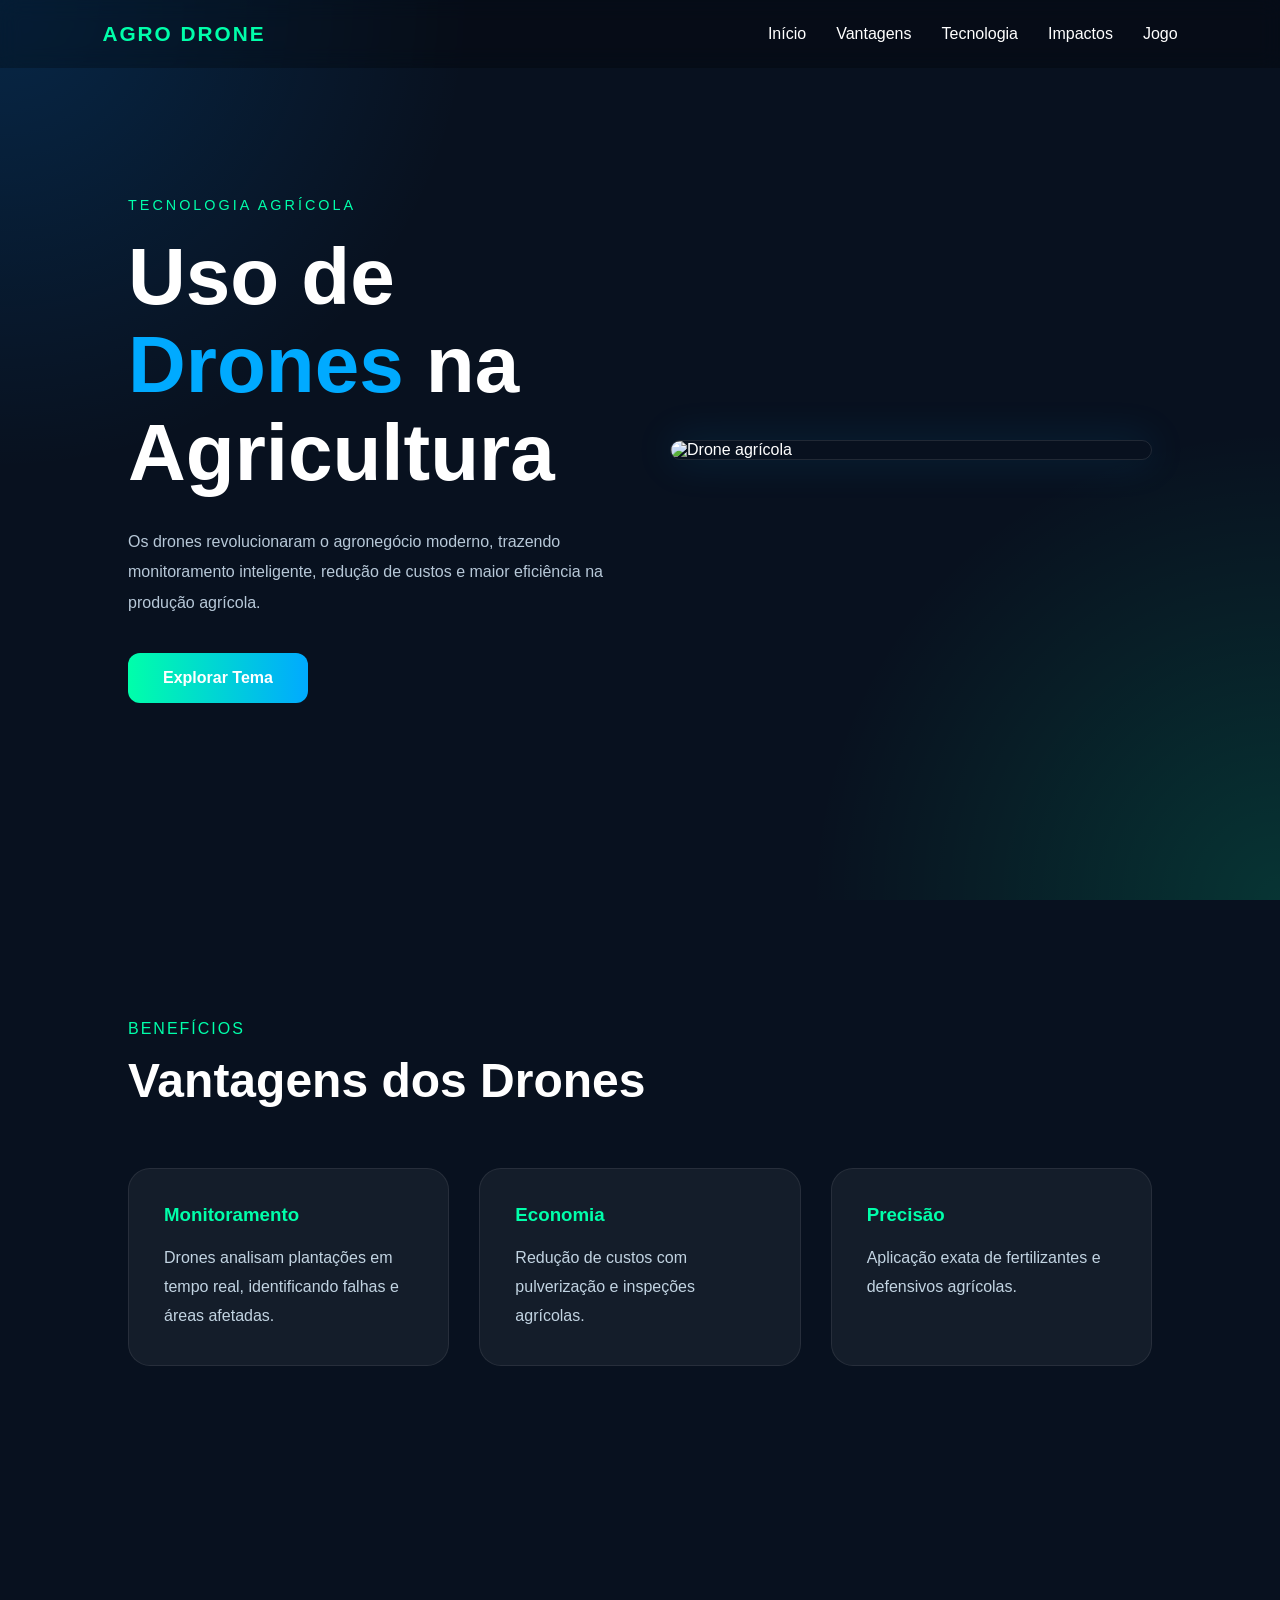
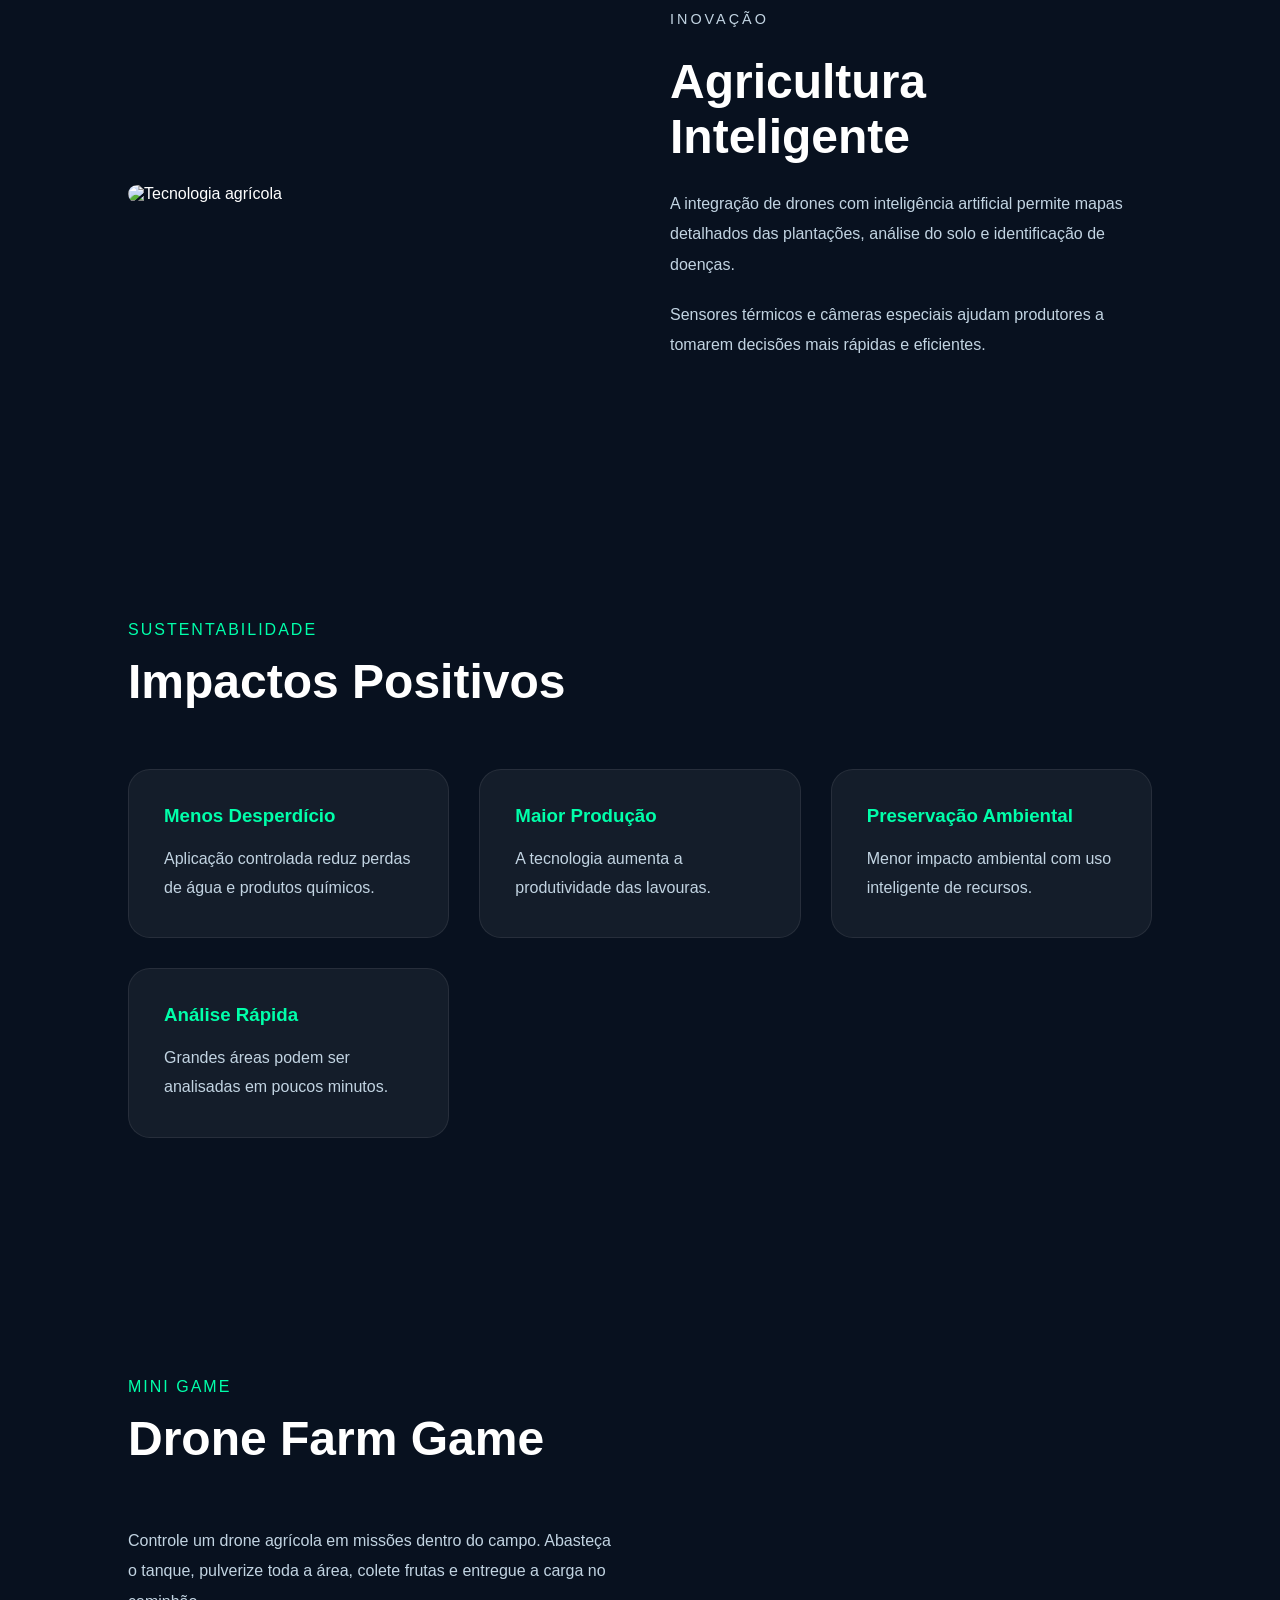
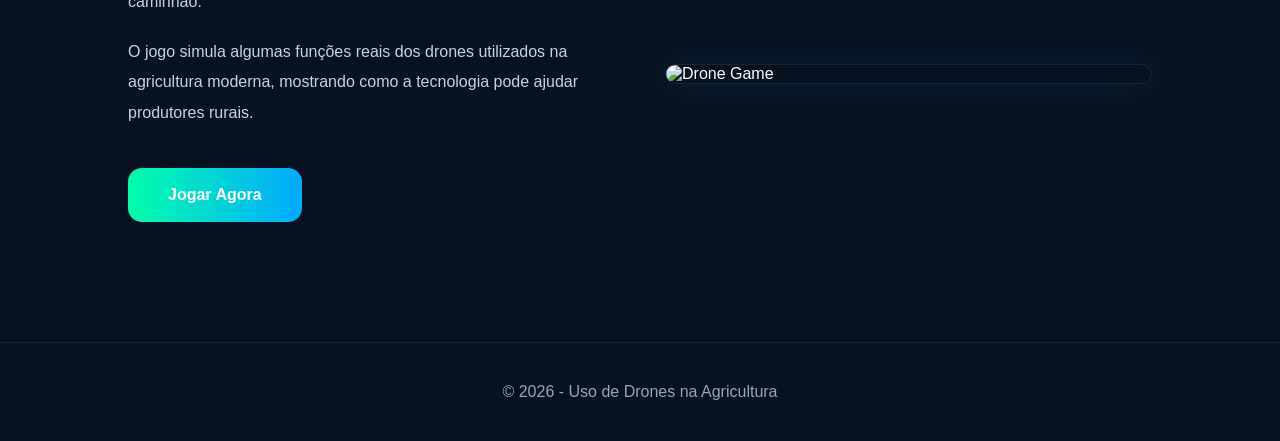
==== index.html @ 1c682fd3 "Add files via upload" ====
<!DOCTYPE html>
<html lang="pt-BR">

<head>

    <meta charset="UTF-8">

    <meta name="viewport" content="width=device-width, initial-scale=1.0">

    <title>Drones na Agricultura</title>

    <link rel="stylesheet" href="style.css">

</head>

<body>

    <!-- FUNDO -->

    <div class="bg-glow"></div>

    <!-- MENU -->

    <header>

        <div class="logo">
            AGRO DRONE
        </div>

        <nav>

            <a href="#inicio">Início</a>

            <a href="#vantagens">Vantagens</a>

            <a href="#tecnologia">Tecnologia</a>

            <a href="#impactos">Impactos</a>

            <a href="#jogo">Jogo</a>

        </nav>

    </header>

    <!-- HERO -->

    <section class="hero" id="inicio">

        <div class="hero-left">

            <p class="mini-title">
                TECNOLOGIA AGRÍCOLA
            </p>

            <h1>
                Uso de <span>Drones</span> na Agricultura
            </h1>

            <p class="hero-text">
                Os drones revolucionaram o agronegócio moderno,
                trazendo monitoramento inteligente, redução de custos
                e maior eficiência na produção agrícola.
            </p>

            <a href="#vantagens" class="btn">
                Explorar Tema
            </a>

        </div>

        <div class="hero-right">

            <div class="drone-card">

                <img
                    src="https://images.unsplash.com/photo-1508614589041-895b88991e3e?q=80&w=1200&auto=format&fit=crop"
                    alt="Drone agrícola">

            </div>

        </div>

    </section>

    <!-- VANTAGENS -->

    <section class="section" id="vantagens">

        <div class="section-header">

            <p>BENEFÍCIOS</p>

            <h2>Vantagens dos Drones</h2>

        </div>

        <div class="grid">

            <div class="box">

                <h3>Monitoramento</h3>

                <p>
                    Drones analisam plantações em tempo real,
                    identificando falhas e áreas afetadas.
                </p>

            </div>

            <div class="box">

                <h3>Economia</h3>

                <p>
                    Redução de custos com pulverização
                    e inspeções agrícolas.
                </p>

            </div>

            <div class="box">

                <h3>Precisão</h3>

                <p>
                    Aplicação exata de fertilizantes
                    e defensivos agrícolas.
                </p>

            </div>

        </div>

    </section>

    <!-- TECNOLOGIA -->

    <section class="technology" id="tecnologia">

        <div class="tech-image">

            <img
                src="https://images.unsplash.com/photo-1473448912268-2022ce9509d8?q=80&w=1200&auto=format&fit=crop"
                alt="Tecnologia agrícola">

        </div>

        <div class="tech-content">

            <p class="mini-title">
                INOVAÇÃO
            </p>

            <h2>
                Agricultura Inteligente
            </h2>

            <p>
                A integração de drones com inteligência artificial
                permite mapas detalhados das plantações,
                análise do solo e identificação de doenças.
            </p>

            <p>
                Sensores térmicos e câmeras especiais ajudam
                produtores a tomarem decisões mais rápidas
                e eficientes.
            </p>

        </div>

    </section>

    <!-- IMPACTOS -->

    <section class="section" id="impactos">

        <div class="section-header">

            <p>SUSTENTABILIDADE</p>

            <h2>Impactos Positivos</h2>

        </div>

        <div class="grid">

            <div class="box">

                <h3>Menos Desperdício</h3>

                <p>
                    Aplicação controlada reduz perdas
                    de água e produtos químicos.
                </p>

            </div>

            <div class="box">

                <h3>Maior Produção</h3>

                <p>
                    A tecnologia aumenta a produtividade
                    das lavouras.
                </p>

            </div>

            <div class="box">

                <h3>Preservação Ambiental</h3>

                <p>
                    Menor impacto ambiental com uso
                    inteligente de recursos.
                </p>

            </div>

            <div class="box">

                <h3>Análise Rápida</h3>

                <p>
                    Grandes áreas podem ser analisadas
                    em poucos minutos.
                </p>

            </div>

        </div>

    </section>

    <!-- JOGO -->

<section class="section" id="jogo">

    <div class="section-header">

        <p>MINI GAME</p>

        <h2>Drone Farm Game</h2>

    </div>

    <div class="game-section">

        <div class="game-text">

            <p>
                Controle um drone agrícola em missões dentro do campo.
                Abasteça o tanque, pulverize toda a área,
                colete frutas e entregue a carga no caminhão.
            </p>

            <p>
                O jogo simula algumas funções reais dos drones
                utilizados na agricultura moderna, mostrando como
                a tecnologia pode ajudar produtores rurais.
            </p>

            <a href="jogo.html" class="play-btn">
                Jogar Agora
            </a>

        </div>

        <div class="game-preview">

            <img
                src="https://images.unsplash.com/photo-1508614589041-895b88991e3e?q=80&w=1200&auto=format&fit=crop"
                alt="Drone Game">

        </div>

    </div>

</section>

    <!-- FOOTER -->

    <footer>

        © 2026 - Uso de Drones na Agricultura

    </footer>

    <script src="script.js"></script>

</body>

</html>
---- style.css ----
*{
    margin:0;
    padding:0;
    box-sizing:border-box;
    scroll-behavior:smooth;
}

body{
    font-family:Arial, Helvetica, sans-serif;
    background:#08111f;
    color:white;
    overflow-x:hidden;
}

/* FUNDO */

.bg-glow{
    position:fixed;
    width:100%;
    height:100%;
    top:0;
    left:0;
    z-index:-1;

    background:
    radial-gradient(circle at top left, rgba(0,140,255,0.18), transparent 30%),
    radial-gradient(circle at bottom right, rgba(0,255,170,0.15), transparent 30%),
    #08111f;
}

/* HEADER */

header{
    width:100%;
    position:fixed;
    top:0;
    left:0;

    padding:22px 8%;

    display:flex;
    justify-content:space-between;
    align-items:center;

    background:rgba(0,0,0,0.25);

    backdrop-filter:blur(10px);

    z-index:1000;
}

.logo{
    font-size:1.3rem;
    font-weight:bold;
    color:#00ffaa;
    letter-spacing:2px;
}

nav{
    display:flex;
    gap:30px;
}

nav a{
    color:white;
    text-decoration:none;
    transition:0.3s;
}

nav a:hover{
    color:#00ffaa;
}

/* HERO */

.hero{
    min-height:100vh;

    display:grid;
    grid-template-columns:1fr 1fr;

    align-items:center;

    padding:120px 10%;
    gap:60px;
}

.mini-title{
    color:#00ffaa;
    letter-spacing:3px;
    margin-bottom:20px;
    font-size:0.9rem;
}

.hero h1{
    font-size:5rem;
    line-height:1.1;
    margin-bottom:30px;
}

.hero h1 span{
    color:#00aaff;
}

.hero-text{
    color:#b7c8d8;
    line-height:1.9;
    margin-bottom:35px;
    max-width:600px;
}

/* BOTÃO */

.btn{
    display:inline-block;

    padding:16px 35px;

    border-radius:12px;

    background:linear-gradient(90deg,#00ffaa,#00aaff);

    color:white;

    text-decoration:none;

    font-weight:bold;

    transition:0.3s;
}

.btn:hover{
    transform:translateY(-5px);

    box-shadow:0 0 30px rgba(0,255,170,0.4);
}

/* IMAGEM */

.drone-card{
    width:100%;
    border-radius:30px;
    overflow:hidden;

    border:1px solid rgba(255,255,255,0.1);

    box-shadow:0 0 40px rgba(0,170,255,0.15);

    animation:float 5s infinite ease-in-out;
}

.drone-card img{
    width:100%;
    height:100%;
    object-fit:cover;
    display:block;
}

/* SECTION */

.section{
    padding:120px 10%;
}

.section-header{
    margin-bottom:60px;
}

.section-header p{
    color:#00ffaa;
    margin-bottom:15px;
    letter-spacing:2px;
}

.section-header h2{
    font-size:3rem;
}

/* GRID */

.grid{
    display:grid;

    grid-template-columns:repeat(auto-fit,minmax(260px,1fr));

    gap:30px;
}

.box{
    background:rgba(255,255,255,0.05);

    border:1px solid rgba(255,255,255,0.08);

    padding:35px;

    border-radius:22px;

    transition:0.4s;

    opacity:0;

    transform:translateY(50px);
}

.box.show{
    opacity:1;
    transform:translateY(0);
}

.box:hover{
    transform:translateY(-10px);

    border-color:#00ffaa;

    box-shadow:0 0 25px rgba(0,255,170,0.15);
}

.box h3{
    margin-bottom:18px;
    color:#00ffaa;
}

.box p{
    color:#c2d4e2;
    line-height:1.8;
}

/* TECNOLOGIA */

.technology{
    padding:120px 10%;

    display:grid;
    grid-template-columns:1fr 1fr;

    align-items:center;

    gap:60px;
}

.tech-image{
    border-radius:25px;
    overflow:hidden;
}

.tech-image img{
    width:100%;
    height:100%;
    object-fit:cover;

    transition:0.4s;
}

.tech-image img:hover{
    transform:scale(1.05);
}

.tech-content h2{
    font-size:3rem;
    margin-bottom:25px;
}

.tech-content p{
    color:#c2d4e2;
    line-height:1.9;
    margin-bottom:20px;
}

/* FOOTER */

footer{
    text-align:center;
    padding:40px;
    color:#91a7b8;

    border-top:1px solid rgba(255,255,255,0.08);
}

/* ANIMAÇÕES */

@keyframes float{

    0%{
        transform:translateY(0px);
    }

    50%{
        transform:translateY(-15px);
    }

    100%{
        transform:translateY(0px);
    }

}

/* RESPONSIVO */

@media(max-width:950px){

    .hero{
        grid-template-columns:1fr;
        text-align:center;
    }

    .technology{
        grid-template-columns:1fr;
    }

    .hero h1{
        font-size:3rem;
    }

    header{
        flex-direction:column;
        gap:15px;
    }

}
/* JOGO */

.game-section{
    display:grid;
    grid-template-columns:1fr 1fr;
    gap:50px;
    align-items:center;
}

.game-text p{
    color:#c2d4e2;
    line-height:1.9;
    margin-bottom:20px;
}

.play-btn{
    display:inline-block;

    margin-top:20px;

    padding:18px 40px;

    border-radius:14px;

    background:linear-gradient(90deg,#00ffaa,#00aaff);

    color:white;

    text-decoration:none;

    font-weight:bold;

    transition:0.3s;
}

.play-btn:hover{
    transform:translateY(-5px);

    box-shadow:0 0 30px rgba(0,255,170,0.4);
}

.game-preview{
    border-radius:25px;
    overflow:hidden;

    border:1px solid rgba(255,255,255,0.08);

    box-shadow:0 0 35px rgba(0,170,255,0.15);
}

.game-preview img{
    width:100%;
    height:100%;
    object-fit:cover;

    transition:0.4s;
}

.game-preview img:hover{
    transform:scale(1.05);
}

/* RESPONSIVO */

@media(max-width:950px){

    .game-section{
        grid-template-columns:1fr;
    }

}
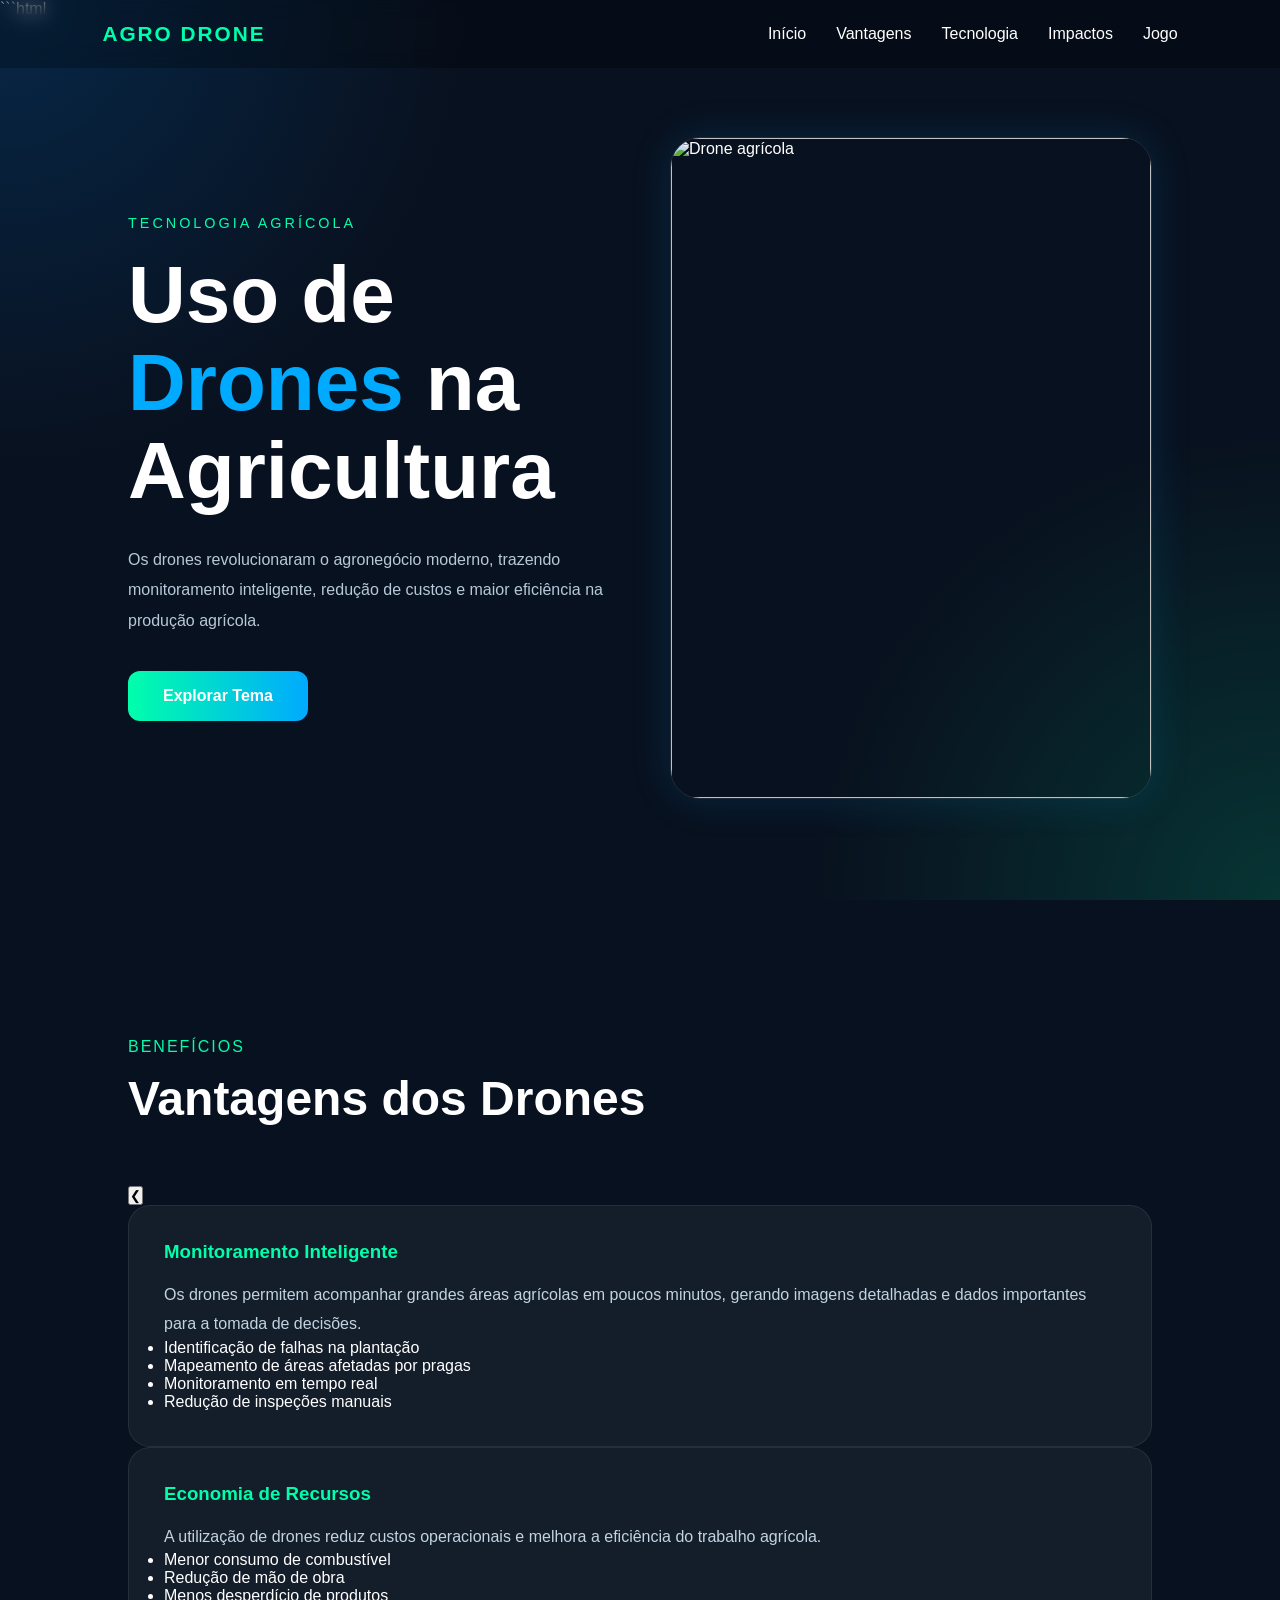
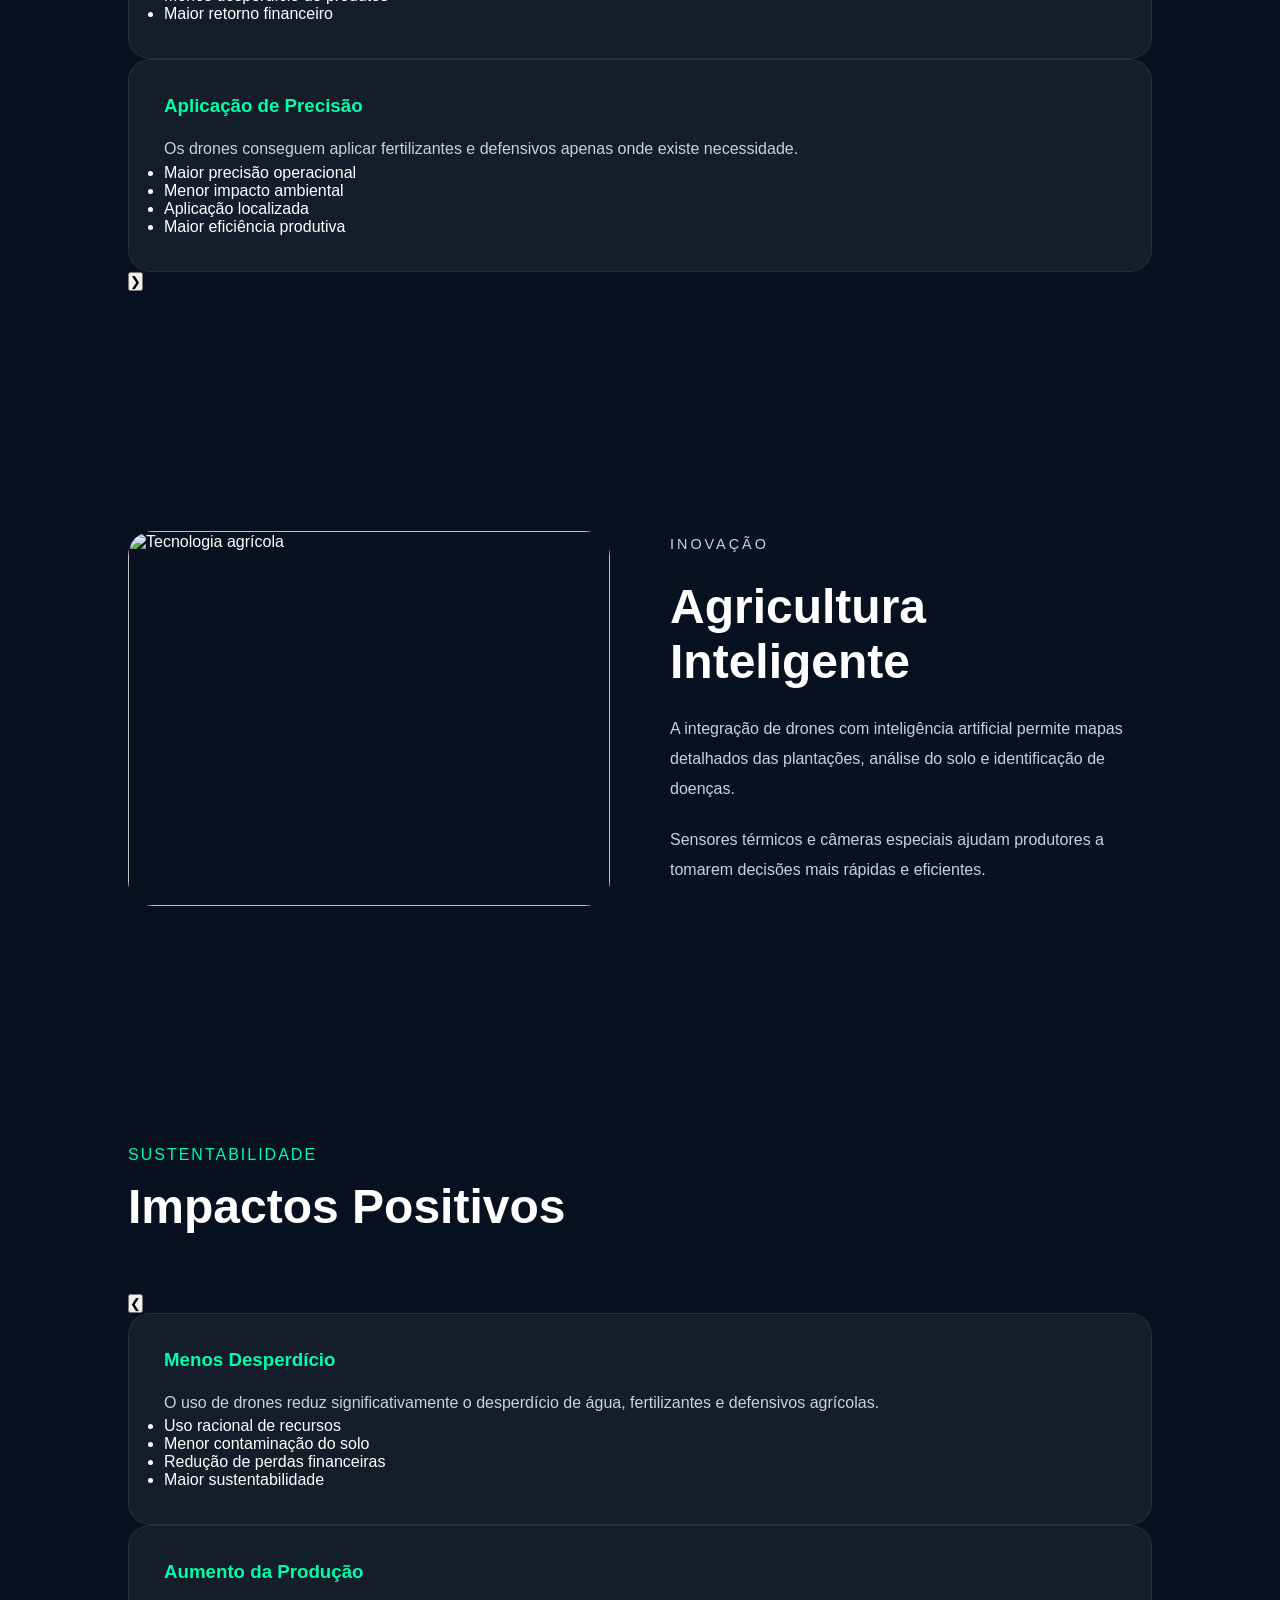
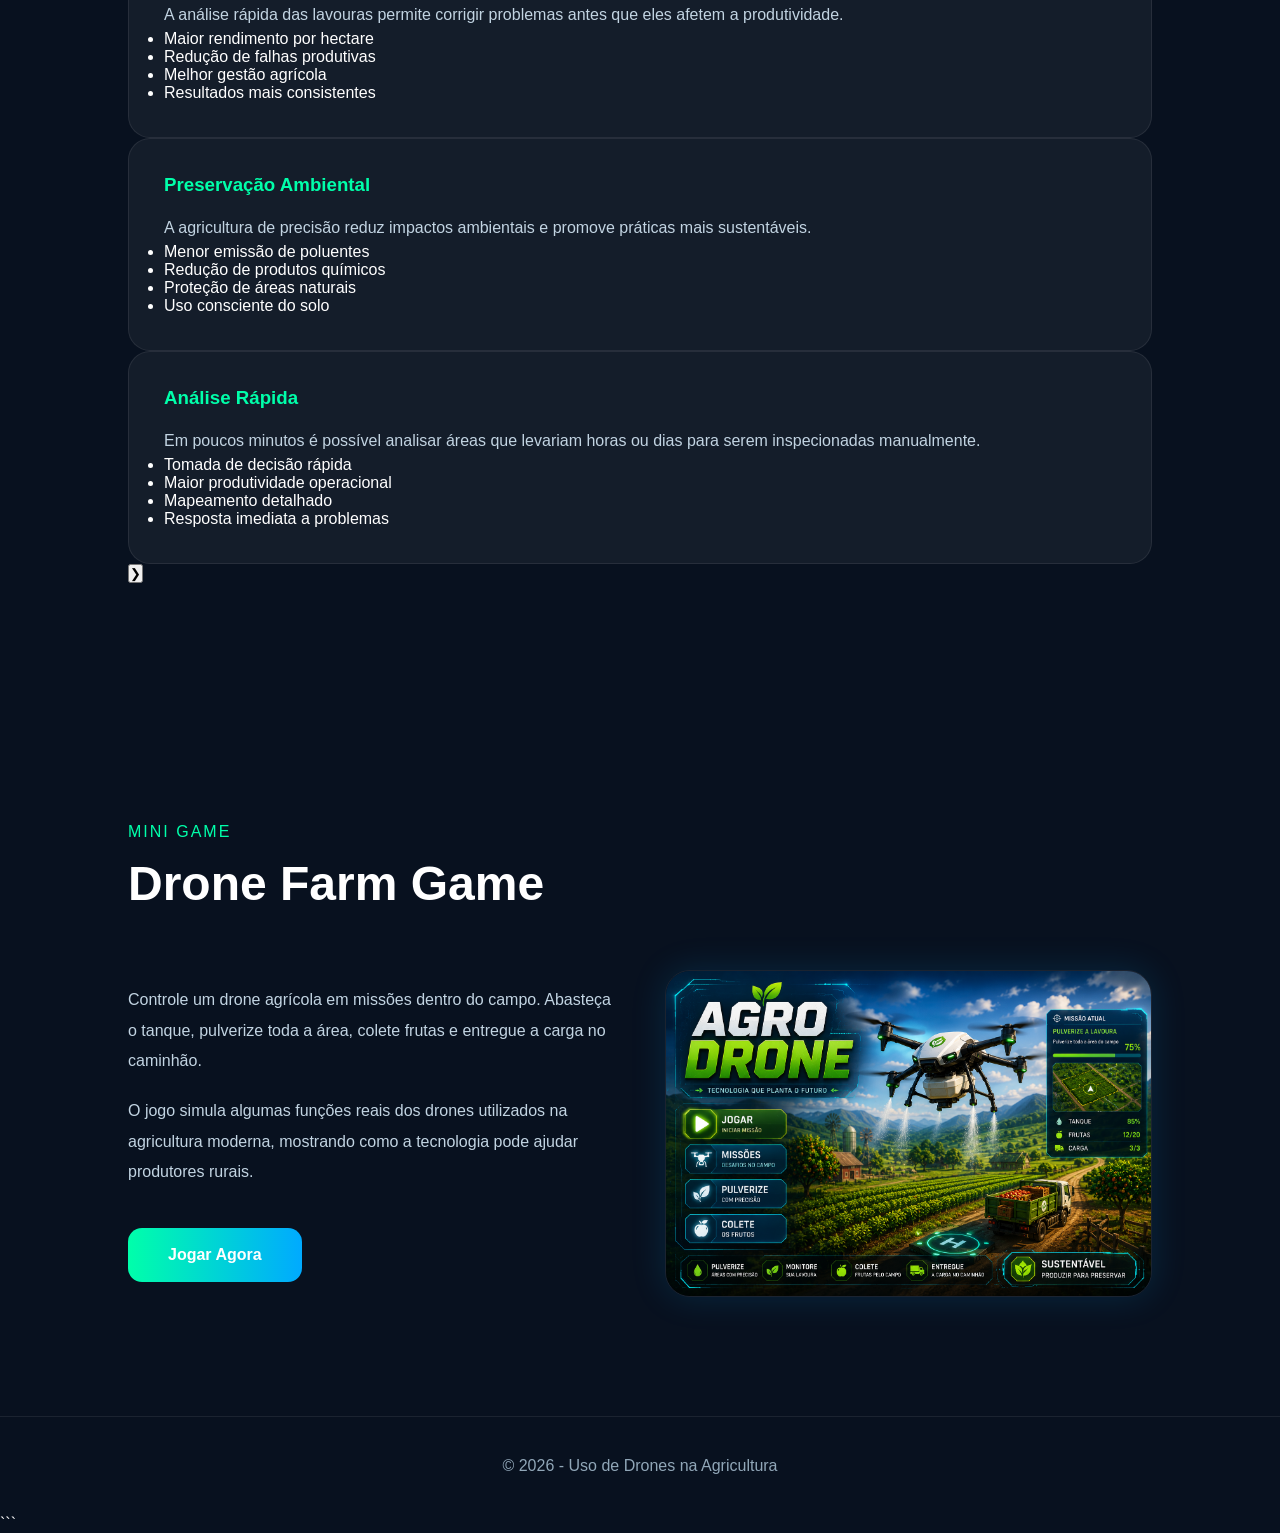
==== commit 64fb3012: "Add files via upload" ====
--- a/index.html
+++ b/index.html
@@ -1,3 +1,4 @@
+```html
 <!DOCTYPE html>
 <html lang="pt-BR">
 
@@ -9,17 +10,15 @@
 
     <title>Drones na Agricultura</title>
 
+    <link rel="icon" href="favicon.png?v=1">
+
     <link rel="stylesheet" href="style.css">
 
 </head>
 
 <body>
 
-    <!-- FUNDO -->
-
     <div class="bg-glow"></div>
-
-    <!-- MENU -->
 
     <header>
 
@@ -42,8 +41,6 @@
         </nav>
 
     </header>
-
-    <!-- HERO -->
 
     <section class="hero" id="inicio">
 
@@ -88,51 +85,80 @@
     <section class="section" id="vantagens">
 
         <div class="section-header">
-
             <p>BENEFÍCIOS</p>
-
             <h2>Vantagens dos Drones</h2>
-
-        </div>
-
-        <div class="grid">
-
-            <div class="box">
-
-                <h3>Monitoramento</h3>
-
-                <p>
-                    Drones analisam plantações em tempo real,
-                    identificando falhas e áreas afetadas.
-                </p>
-
-            </div>
-
-            <div class="box">
-
-                <h3>Economia</h3>
-
-                <p>
-                    Redução de custos com pulverização
-                    e inspeções agrícolas.
-                </p>
-
-            </div>
-
-            <div class="box">
-
-                <h3>Precisão</h3>
-
-                <p>
-                    Aplicação exata de fertilizantes
-                    e defensivos agrícolas.
-                </p>
-
-            </div>
-
-        </div>
-
-    </section>
+        </div>
+
+        <div class="carousel">
+
+            <button class="prev">&#10094;</button>
+
+            <div class="carousel-track">
+
+                <div class="box active">
+
+                    <h3> Monitoramento Inteligente</h3>
+
+                    <p>
+                        Os drones permitem acompanhar grandes áreas agrícolas
+                        em poucos minutos, gerando imagens detalhadas e dados
+                        importantes para a tomada de decisões.
+                    </p>
+
+                    <ul>
+                        <li>Identificação de falhas na plantação</li>
+                        <li>Mapeamento de áreas afetadas por pragas</li>
+                        <li>Monitoramento em tempo real</li>
+                        <li>Redução de inspeções manuais</li>
+                    </ul>
+
+                </div>
+
+                <div class="box">
+
+                    <h3> Economia de Recursos</h3>
+
+                    <p>
+                        A utilização de drones reduz custos operacionais e
+                        melhora a eficiência do trabalho agrícola.
+                    </p>
+
+                    <ul>
+                        <li>Menor consumo de combustível</li>
+                        <li>Redução de mão de obra</li>
+                        <li>Menos desperdício de produtos</li>
+                        <li>Maior retorno financeiro</li>
+                    </ul>
+
+                </div>
+
+                <div class="box">
+
+                    <h3> Aplicação de Precisão</h3>
+
+                    <p>
+                        Os drones conseguem aplicar fertilizantes e defensivos
+                        apenas onde existe necessidade.
+                    </p>
+
+                    <ul>
+                        <li>Maior precisão operacional</li>
+                        <li>Menor impacto ambiental</li>
+                        <li>Aplicação localizada</li>
+                        <li>Maior eficiência produtiva</li>
+                    </ul>
+
+                </div>
+
+            </div>
+
+            <button class="next">&#10095;</button>
+
+        </div>
+
+
+        </section>
+
 
     <!-- TECNOLOGIA -->
 
@@ -177,56 +203,136 @@
     <section class="section" id="impactos">
 
         <div class="section-header">
-
             <p>SUSTENTABILIDADE</p>
-
             <h2>Impactos Positivos</h2>
-
-        </div>
-
-        <div class="grid">
-
-            <div class="box">
-
-                <h3>Menos Desperdício</h3>
+        </div>
+
+        <div class="carousel">
+
+            <button class="prev">&#10094;</button>
+
+            <div class="carousel-track">
+
+                <div class="box active">
+
+                    <h3> Menos Desperdício</h3>
+
+                    <p>
+                        O uso de drones reduz significativamente o desperdício
+                        de água, fertilizantes e defensivos agrícolas.
+                    </p>
+
+                    <ul>
+                        <li>Uso racional de recursos</li>
+                        <li>Menor contaminação do solo</li>
+                        <li>Redução de perdas financeiras</li>
+                        <li>Maior sustentabilidade</li>
+                    </ul>
+
+                </div>
+
+                <div class="box">
+
+                    <h3> Aumento da Produção</h3>
+
+                    <p>
+                        A análise rápida das lavouras permite corrigir problemas
+                        antes que eles afetem a produtividade.
+                    </p>
+
+                    <ul>
+                        <li>Maior rendimento por hectare</li>
+                        <li>Redução de falhas produtivas</li>
+                        <li>Melhor gestão agrícola</li>
+                        <li>Resultados mais consistentes</li>
+                    </ul>
+
+                </div>
+
+                <div class="box">
+
+                    <h3> Preservação Ambiental</h3>
+
+                    <p>
+                        A agricultura de precisão reduz impactos ambientais e
+                        promove práticas mais sustentáveis.
+                    </p>
+
+                    <ul>
+                        <li>Menor emissão de poluentes</li>
+                        <li>Redução de produtos químicos</li>
+                        <li>Proteção de áreas naturais</li>
+                        <li>Uso consciente do solo</li>
+                    </ul>
+
+                </div>
+
+                <div class="box">
+
+                    <h3> Análise Rápida</h3>
+
+                    <p>
+                        Em poucos minutos é possível analisar áreas que levariam
+                        horas ou dias para serem inspecionadas manualmente.
+                    </p>
+
+                    <ul>
+                        <li>Tomada de decisão rápida</li>
+                        <li>Maior produtividade operacional</li>
+                        <li>Mapeamento detalhado</li>
+                        <li>Resposta imediata a problemas</li>
+                    </ul>
+
+                </div>
+
+            </div>
+
+            <button class="next">&#10095;</button>
+
+        </div>
+
+    </section>
+
+
+    <!-- JOGO -->
+
+    <section class="section" id="jogo">
+
+        <div class="section-header">
+
+            <p>MINI GAME</p>
+
+            <h2>Drone Farm Game</h2>
+
+        </div>
+
+        <div class="game-section">
+
+            <div class="game-text">
 
                 <p>
-                    Aplicação controlada reduz perdas
-                    de água e produtos químicos.
+                    Controle um drone agrícola em missões dentro do campo.
+                    Abasteça o tanque, pulverize toda a área,
+                    colete frutas e entregue a carga no caminhão.
                 </p>
 
-            </div>
-
-            <div class="box">
-
-                <h3>Maior Produção</h3>
-
                 <p>
-                    A tecnologia aumenta a produtividade
-                    das lavouras.
+                    O jogo simula algumas funções reais dos drones
+                    utilizados na agricultura moderna, mostrando como
+                    a tecnologia pode ajudar produtores rurais.
                 </p>
 
-            </div>
-
-            <div class="box">
-
-                <h3>Preservação Ambiental</h3>
-
-                <p>
-                    Menor impacto ambiental com uso
-                    inteligente de recursos.
-                </p>
-
-            </div>
-
-            <div class="box">
-
-                <h3>Análise Rápida</h3>
-
-                <p>
-                    Grandes áreas podem ser analisadas
-                    em poucos minutos.
-                </p>
+                <a href="jogo.html" class="play-btn">
+                    Jogar Agora
+                </a>
+
+            </div>
+
+            <div class="game-preview">
+
+                <img
+                    src="capa_jogo.png"
+                    alt="Drone Farm Game">
 
             </div>
 
@@ -234,54 +340,6 @@
 
     </section>
 
-    <!-- JOGO -->
-
-<section class="section" id="jogo">
-
-    <div class="section-header">
-
-        <p>MINI GAME</p>
-
-        <h2>Drone Farm Game</h2>
-
-    </div>
-
-    <div class="game-section">
-
-        <div class="game-text">
-
-            <p>
-                Controle um drone agrícola em missões dentro do campo.
-                Abasteça o tanque, pulverize toda a área,
-                colete frutas e entregue a carga no caminhão.
-            </p>
-
-            <p>
-                O jogo simula algumas funções reais dos drones
-                utilizados na agricultura moderna, mostrando como
-                a tecnologia pode ajudar produtores rurais.
-            </p>
-
-            <a href="jogo.html" class="play-btn">
-                Jogar Agora
-            </a>
-
-        </div>
-
-        <div class="game-preview">
-
-            <img
-                src="https://images.unsplash.com/photo-1508614589041-895b88991e3e?q=80&w=1200&auto=format&fit=crop"
-                alt="Drone Game">
-
-        </div>
-
-    </div>
-
-</section>
-
-    <!-- FOOTER -->
-
     <footer>
 
         © 2026 - Uso de Drones na Agricultura
@@ -292,4 +350,5 @@
 
 </body>
 
-</html>+</html>
+```
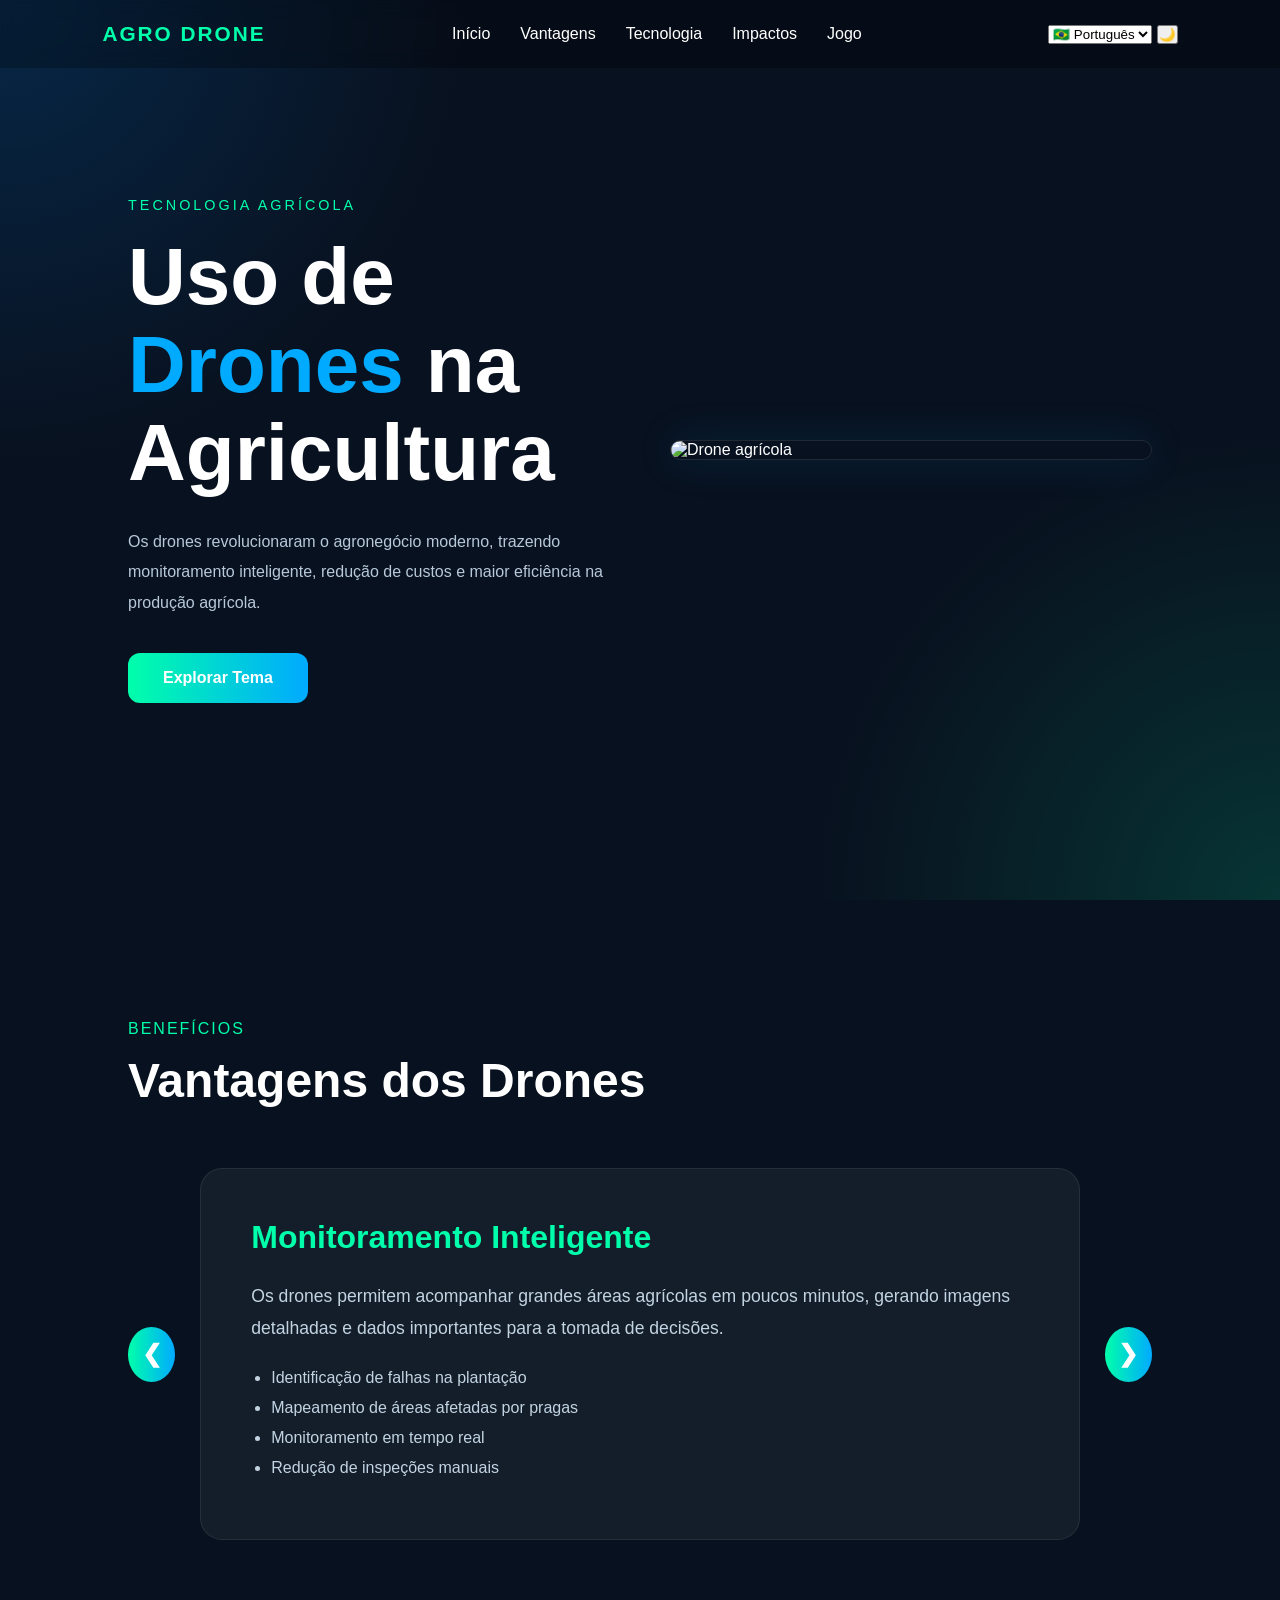
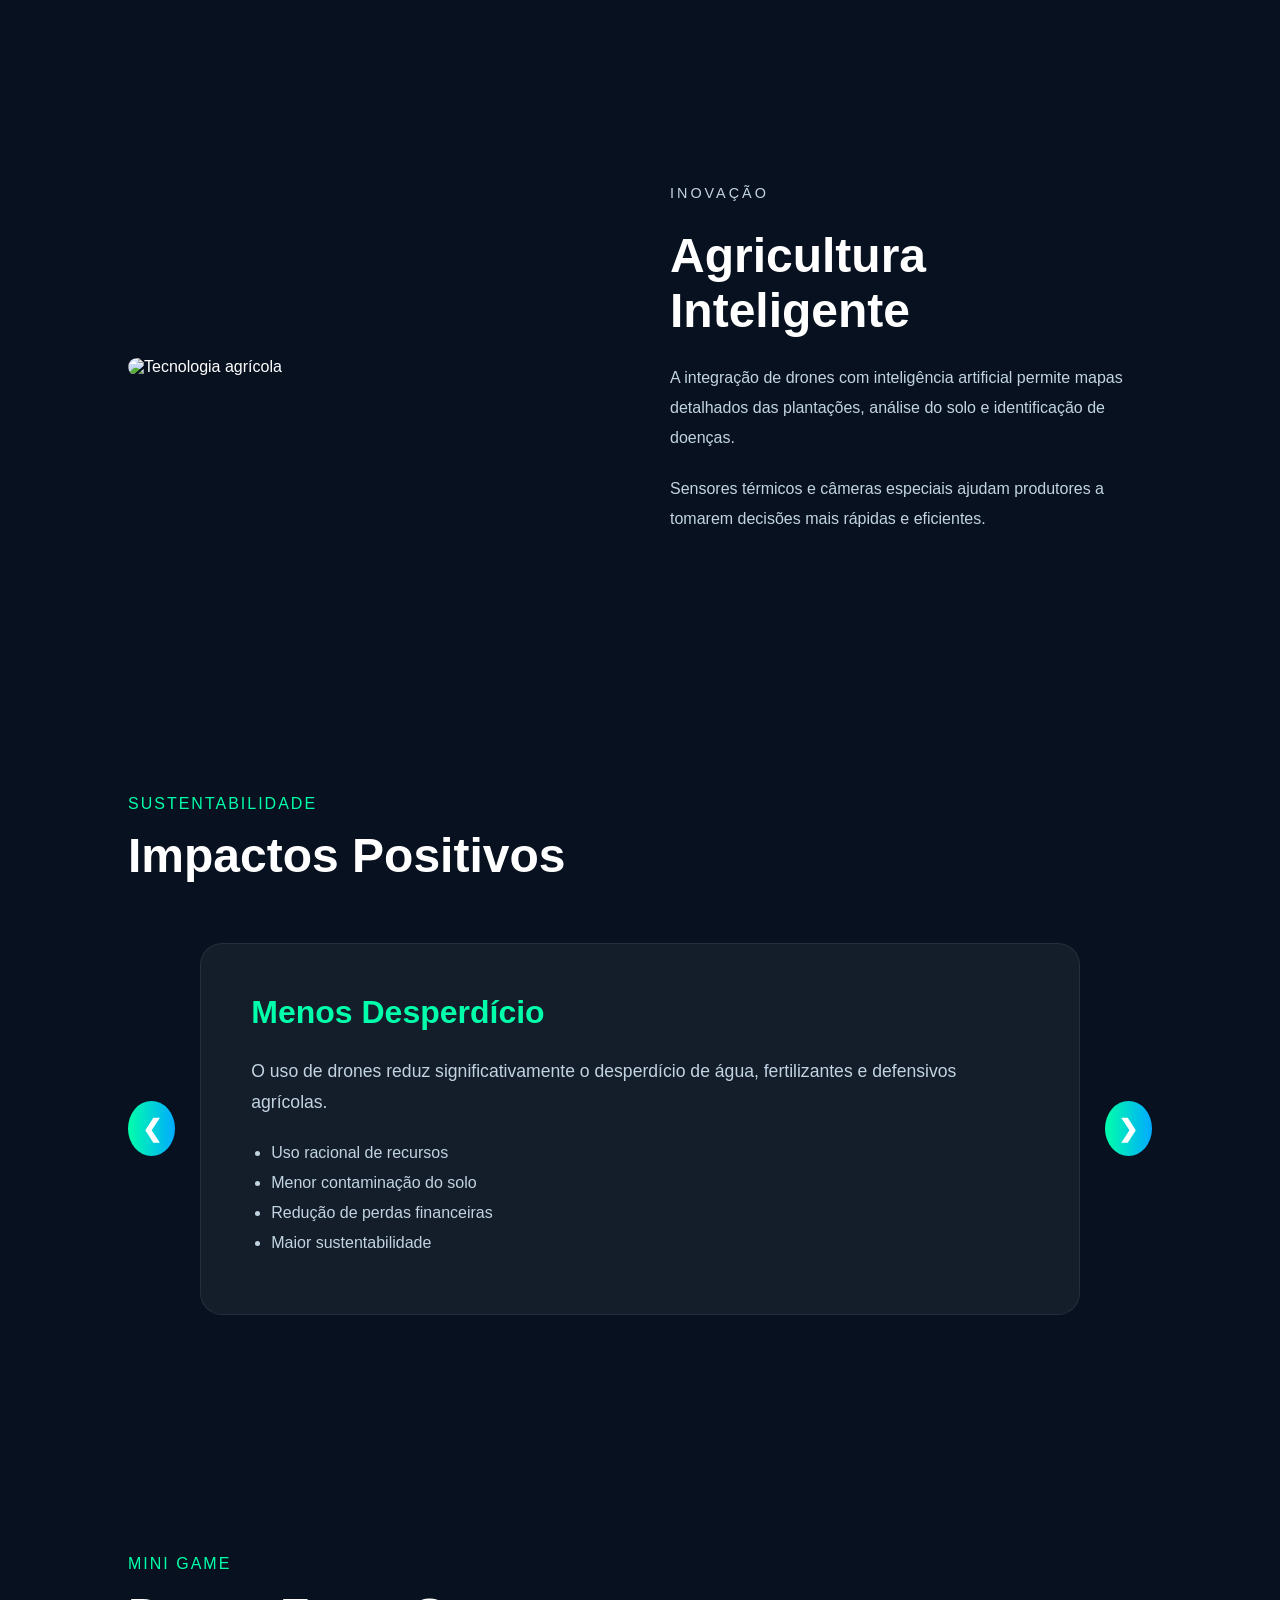
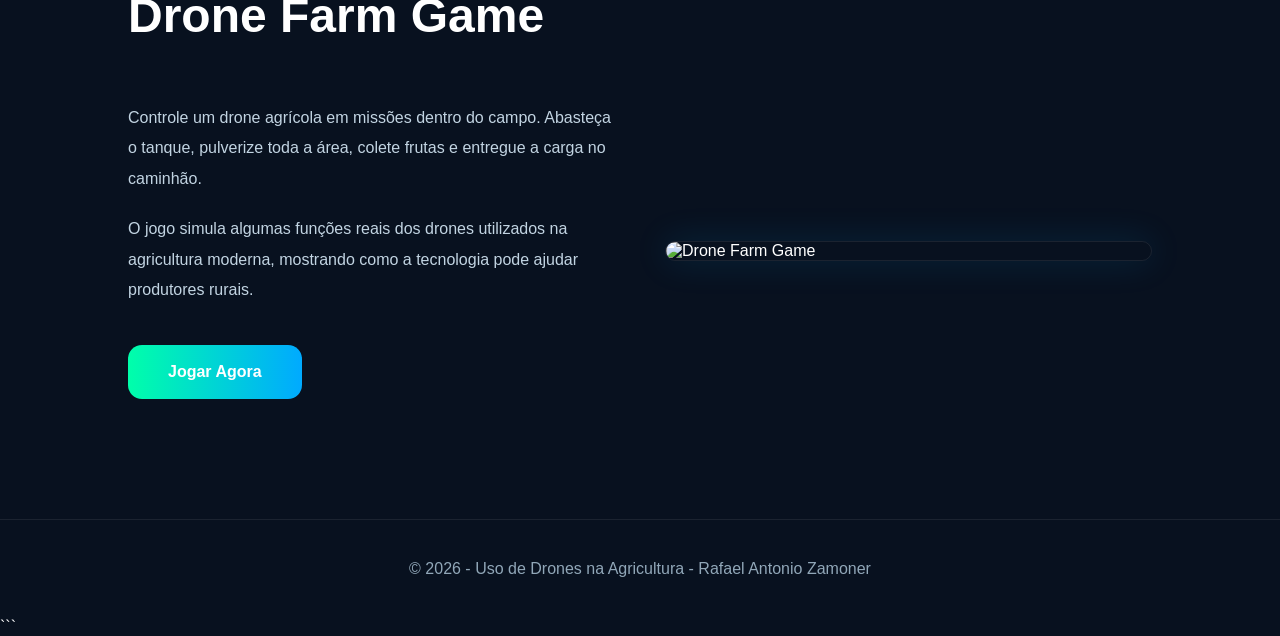
==== commit 5f532ae3: "index.html" ====
--- a/index.html
+++ b/index.html
@@ -1,4 +1,3 @@
-```html
 <!DOCTYPE html>
 <html lang="pt-BR">
 
@@ -10,7 +9,9 @@
 
     <title>Drones na Agricultura</title>
 
-    <link rel="icon" href="favicon.png?v=1">
+    <link rel="icon" href="./logo.png">
+    <link rel="shortcut icon" href="./logo.png">
+    <link rel="apple-touch-icon" href="./logo.png">
 
     <link rel="stylesheet" href="style.css">
 
@@ -28,40 +29,80 @@
 
         <nav>
 
-            <a href="#inicio">Início</a>
-
-            <a href="#vantagens">Vantagens</a>
-
-            <a href="#tecnologia">Tecnologia</a>
-
-            <a href="#impactos">Impactos</a>
-
-            <a href="#jogo">Jogo</a>
+            <a href="#inicio" id="navHome">Início</a>
+
+            <a href="#vantagens" id="navAdvantages">
+                Vantagens
+            </a>
+
+            <a href="#tecnologia" id="navTechnology">
+                Tecnologia
+            </a>
+
+            <a href="#impactos" id="navImpacts">
+                Impactos
+            </a>
+
+            <a href="#jogo" id="navGame">
+                Jogo
+            </a>
 
         </nav>
 
+        <div class="controls">
+
+            <select id="languageSelector" title="Idioma">
+
+                <option value="pt">
+                    🇧🇷 Português
+                </option>
+
+                <option value="en">
+                    🇺🇸 English
+                </option>
+
+                <option value="es">
+                    🇪🇸 Español
+                </option>
+
+            </select>
+
+            <button id="themeToggle" title="Tema">
+                🌙
+            </button>
+
+        </div>
+
     </header>
 
+    <!-- HERO -->
+
     <section class="hero" id="inicio">
 
         <div class="hero-left">
 
-            <p class="mini-title">
+            <p class="mini-title" id="heroMiniTitle">
                 TECNOLOGIA AGRÍCOLA
             </p>
 
-            <h1>
+            <h1 id="heroTitle">
                 Uso de <span>Drones</span> na Agricultura
             </h1>
 
-            <p class="hero-text">
+            <p class="hero-text" id="heroText">
+
                 Os drones revolucionaram o agronegócio moderno,
                 trazendo monitoramento inteligente, redução de custos
                 e maior eficiência na produção agrícola.
+
             </p>
 
-            <a href="#vantagens" class="btn">
+            <a href="#vantagens"
+               class="btn"
+               id="exploreBtn">
+
                 Explorar Tema
+
             </a>
 
         </div>
@@ -82,273 +123,434 @@
 
     <!-- VANTAGENS -->
 
-    <section class="section" id="vantagens">
-
-        <div class="section-header">
-            <p>BENEFÍCIOS</p>
-            <h2>Vantagens dos Drones</h2>
-        </div>
-
-        <div class="carousel">
-
-            <button class="prev">&#10094;</button>
-
-            <div class="carousel-track">
-
-                <div class="box active">
-
-                    <h3> Monitoramento Inteligente</h3>
-
-                    <p>
-                        Os drones permitem acompanhar grandes áreas agrícolas
-                        em poucos minutos, gerando imagens detalhadas e dados
-                        importantes para a tomada de decisões.
-                    </p>
-
-                    <ul>
-                        <li>Identificação de falhas na plantação</li>
-                        <li>Mapeamento de áreas afetadas por pragas</li>
-                        <li>Monitoramento em tempo real</li>
-                        <li>Redução de inspeções manuais</li>
-                    </ul>
-
-                </div>
-
-                <div class="box">
-
-                    <h3> Economia de Recursos</h3>
-
-                    <p>
-                        A utilização de drones reduz custos operacionais e
-                        melhora a eficiência do trabalho agrícola.
-                    </p>
-
-                    <ul>
-                        <li>Menor consumo de combustível</li>
-                        <li>Redução de mão de obra</li>
-                        <li>Menos desperdício de produtos</li>
-                        <li>Maior retorno financeiro</li>
-                    </ul>
-
-                </div>
-
-                <div class="box">
-
-                    <h3> Aplicação de Precisão</h3>
-
-                    <p>
-                        Os drones conseguem aplicar fertilizantes e defensivos
-                        apenas onde existe necessidade.
-                    </p>
-
-                    <ul>
-                        <li>Maior precisão operacional</li>
-                        <li>Menor impacto ambiental</li>
-                        <li>Aplicação localizada</li>
-                        <li>Maior eficiência produtiva</li>
-                    </ul>
-
-                </div>
-
-            </div>
-
-            <button class="next">&#10095;</button>
-
-        </div>
-
-
-        </section>
+<section class="section" id="vantagens">
+
+    <div class="section-header">
+
+        <p id="benefitsLabel">
+            BENEFÍCIOS
+        </p>
+
+        <h2 id="benefitsTitle">
+            Vantagens dos Drones
+        </h2>
+
+    </div>
+
+    <div class="carousel">
+
+        <button class="prev">&#10094;</button>
+
+        <div class="carousel-track">
+
+            <!-- CARD 1 -->
+
+            <div class="box active">
+
+                <h3 id="adv1Title">
+                    Monitoramento Inteligente
+                </h3>
+
+                <p id="adv1Text">
+
+                    Os drones permitem acompanhar grandes áreas agrícolas
+                    em poucos minutos, gerando imagens detalhadas e dados
+                    importantes para a tomada de decisões.
+
+                </p>
+
+                <ul>
+
+                    <li id="adv1Li1">
+                        Identificação de falhas na plantação
+                    </li>
+
+                    <li id="adv1Li2">
+                        Mapeamento de áreas afetadas por pragas
+                    </li>
+
+                    <li id="adv1Li3">
+                        Monitoramento em tempo real
+                    </li>
+
+                    <li id="adv1Li4">
+                        Redução de inspeções manuais
+                    </li>
+
+                </ul>
+
+            </div>
+
+            <!-- CARD 2 -->
+
+            <div class="box">
+
+                <h3 id="adv2Title">
+                    Economia de Recursos
+                </h3>
+
+                <p id="adv2Text">
+
+                    A utilização de drones reduz custos operacionais e
+                    melhora a eficiência do trabalho agrícola.
+
+                </p>
+
+                <ul>
+
+                    <li id="adv2Li1">
+                        Menor consumo de combustível
+                    </li>
+
+                    <li id="adv2Li2">
+                        Redução de mão de obra
+                    </li>
+
+                    <li id="adv2Li3">
+                        Menos desperdício de produtos
+                    </li>
+
+                    <li id="adv2Li4">
+                        Maior retorno financeiro
+                    </li>
+
+                </ul>
+
+            </div>
+
+            <!-- CARD 3 -->
+
+            <div class="box">
+
+                <h3 id="adv3Title">
+                    Aplicação de Precisão
+                </h3>
+
+                <p id="adv3Text">
+
+                    Os drones conseguem aplicar fertilizantes e defensivos
+                    apenas onde existe necessidade.
+
+                </p>
+
+                <ul>
+
+                    <li id="adv3Li1">
+                        Maior precisão operacional
+                    </li>
+
+                    <li id="adv3Li2">
+                        Menor impacto ambiental
+                    </li>
+
+                    <li id="adv3Li3">
+                        Aplicação localizada
+                    </li>
+
+                    <li id="adv3Li4">
+                        Maior eficiência produtiva
+                    </li>
+
+                </ul>
+
+            </div>
+
+        </div>
+
+        <button class="next">&#10095;</button>
+
+    </div>
+
+</section>
 
 
     <!-- TECNOLOGIA -->
 
-    <section class="technology" id="tecnologia">
-
-        <div class="tech-image">
+<section class="technology" id="tecnologia">
+
+    <div class="tech-image">
+
+        <img
+            src="https://images.unsplash.com/photo-1473448912268-2022ce9509d8?q=80&w=1200&auto=format&fit=crop"
+            alt="Tecnologia agrícola">
+
+    </div>
+
+    <div class="tech-content">
+
+        <p class="mini-title" id="techLabel">
+            INOVAÇÃO
+        </p>
+
+        <h2 id="techTitle">
+            Agricultura Inteligente
+        </h2>
+
+        <p id="techText1">
+
+            A integração de drones com inteligência artificial
+            permite mapas detalhados das plantações,
+            análise do solo e identificação de doenças.
+
+        </p>
+
+        <p id="techText2">
+
+            Sensores térmicos e câmeras especiais ajudam
+            produtores a tomarem decisões mais rápidas
+            e eficientes.
+
+        </p>
+
+    </div>
+
+</section>
+
+    <!-- IMPACTOS -->
+
+<section class="section" id="impactos">
+
+    <div class="section-header">
+
+        <p id="impactLabel">
+            SUSTENTABILIDADE
+        </p>
+
+        <h2 id="impactTitle">
+            Impactos Positivos
+        </h2>
+
+    </div>
+
+    <div class="carousel">
+
+        <button class="prev">&#10094;</button>
+
+        <div class="carousel-track">
+
+            <!-- CARD 1 -->
+
+            <div class="box active">
+
+                <h3 id="impact1Title">
+                    Menos Desperdício
+                </h3>
+
+                <p id="impact1Text">
+
+                    O uso de drones reduz significativamente o desperdício
+                    de água, fertilizantes e defensivos agrícolas.
+
+                </p>
+
+                <ul>
+
+                    <li id="impact1Li1">
+                        Uso racional de recursos
+                    </li>
+
+                    <li id="impact1Li2">
+                        Menor contaminação do solo
+                    </li>
+
+                    <li id="impact1Li3">
+                        Redução de perdas financeiras
+                    </li>
+
+                    <li id="impact1Li4">
+                        Maior sustentabilidade
+                    </li>
+
+                </ul>
+
+            </div>
+
+            <!-- CARD 2 -->
+
+            <div class="box">
+
+                <h3 id="impact2Title">
+                    Aumento da Produção
+                </h3>
+
+                <p id="impact2Text">
+
+                    A análise rápida das lavouras permite corrigir problemas
+                    antes que eles afetem a produtividade.
+
+                </p>
+
+                <ul>
+
+                    <li id="impact2Li1">
+                        Maior rendimento por hectare
+                    </li>
+
+                    <li id="impact2Li2">
+                        Redução de falhas produtivas
+                    </li>
+
+                    <li id="impact2Li3">
+                        Melhor gestão agrícola
+                    </li>
+
+                    <li id="impact2Li4">
+                        Resultados mais consistentes
+                    </li>
+
+                </ul>
+
+            </div>
+
+            <!-- CARD 3 -->
+
+            <div class="box">
+
+                <h3 id="impact3Title">
+                    Preservação Ambiental
+                </h3>
+
+                <p id="impact3Text">
+
+                    A agricultura de precisão reduz impactos ambientais e
+                    promove práticas mais sustentáveis.
+
+                </p>
+
+                <ul>
+
+                    <li id="impact3Li1">
+                        Menor emissão de poluentes
+                    </li>
+
+                    <li id="impact3Li2">
+                        Redução de produtos químicos
+                    </li>
+
+                    <li id="impact3Li3">
+                        Proteção de áreas naturais
+                    </li>
+
+                    <li id="impact3Li4">
+                        Uso consciente do solo
+                    </li>
+
+                </ul>
+
+            </div>
+
+            <!-- CARD 4 -->
+
+            <div class="box">
+
+                <h3 id="impact4Title">
+                    Análise Rápida
+                </h3>
+
+                <p id="impact4Text">
+
+                    Em poucos minutos é possível analisar áreas que levariam
+                    horas ou dias para serem inspecionadas manualmente.
+
+                </p>
+
+                <ul>
+
+                    <li id="impact4Li1">
+                        Tomada de decisão rápida
+                    </li>
+
+                    <li id="impact4Li2">
+                        Maior produtividade operacional
+                    </li>
+
+                    <li id="impact4Li3">
+                        Mapeamento detalhado
+                    </li>
+
+                    <li id="impact4Li4">
+                        Resposta imediata a problemas
+                    </li>
+
+                </ul>
+
+            </div>
+
+        </div>
+
+        <button class="next">&#10095;</button>
+
+    </div>
+
+</section>
+
+
+    <!-- JOGO -->
+
+<section class="section" id="jogo">
+
+    <div class="section-header">
+
+        <p id="gameLabel">
+            MINI GAME
+        </p>
+
+        <h2 id="gameTitle">
+            Drone Farm Game
+        </h2>
+
+    </div>
+
+    <div class="game-section">
+
+        <div class="game-text">
+
+            <p id="gameText1">
+
+                Controle um drone agrícola em missões dentro do campo.
+                Abasteça o tanque, pulverize toda a área,
+                colete frutas e entregue a carga no caminhão.
+
+            </p>
+
+            <p id="gameText2">
+
+                O jogo simula algumas funções reais dos drones
+                utilizados na agricultura moderna, mostrando como
+                a tecnologia pode ajudar produtores rurais.
+
+            </p>
+
+            <a href="jogo.html"
+               class="play-btn"
+               id="playBtn">
+
+                Jogar Agora
+
+            </a>
+
+        </div>
+
+        <div class="game-preview">
 
             <img
-                src="https://images.unsplash.com/photo-1473448912268-2022ce9509d8?q=80&w=1200&auto=format&fit=crop"
-                alt="Tecnologia agrícola">
-
-        </div>
-
-        <div class="tech-content">
-
-            <p class="mini-title">
-                INOVAÇÃO
-            </p>
-
-            <h2>
-                Agricultura Inteligente
-            </h2>
-
-            <p>
-                A integração de drones com inteligência artificial
-                permite mapas detalhados das plantações,
-                análise do solo e identificação de doenças.
-            </p>
-
-            <p>
-                Sensores térmicos e câmeras especiais ajudam
-                produtores a tomarem decisões mais rápidas
-                e eficientes.
-            </p>
-
-        </div>
-
-    </section>
-
-    <!-- IMPACTOS -->
-
-    <section class="section" id="impactos">
-
-        <div class="section-header">
-            <p>SUSTENTABILIDADE</p>
-            <h2>Impactos Positivos</h2>
-        </div>
-
-        <div class="carousel">
-
-            <button class="prev">&#10094;</button>
-
-            <div class="carousel-track">
-
-                <div class="box active">
-
-                    <h3> Menos Desperdício</h3>
-
-                    <p>
-                        O uso de drones reduz significativamente o desperdício
-                        de água, fertilizantes e defensivos agrícolas.
-                    </p>
-
-                    <ul>
-                        <li>Uso racional de recursos</li>
-                        <li>Menor contaminação do solo</li>
-                        <li>Redução de perdas financeiras</li>
-                        <li>Maior sustentabilidade</li>
-                    </ul>
-
-                </div>
-
-                <div class="box">
-
-                    <h3> Aumento da Produção</h3>
-
-                    <p>
-                        A análise rápida das lavouras permite corrigir problemas
-                        antes que eles afetem a produtividade.
-                    </p>
-
-                    <ul>
-                        <li>Maior rendimento por hectare</li>
-                        <li>Redução de falhas produtivas</li>
-                        <li>Melhor gestão agrícola</li>
-                        <li>Resultados mais consistentes</li>
-                    </ul>
-
-                </div>
-
-                <div class="box">
-
-                    <h3> Preservação Ambiental</h3>
-
-                    <p>
-                        A agricultura de precisão reduz impactos ambientais e
-                        promove práticas mais sustentáveis.
-                    </p>
-
-                    <ul>
-                        <li>Menor emissão de poluentes</li>
-                        <li>Redução de produtos químicos</li>
-                        <li>Proteção de áreas naturais</li>
-                        <li>Uso consciente do solo</li>
-                    </ul>
-
-                </div>
-
-                <div class="box">
-
-                    <h3> Análise Rápida</h3>
-
-                    <p>
-                        Em poucos minutos é possível analisar áreas que levariam
-                        horas ou dias para serem inspecionadas manualmente.
-                    </p>
-
-                    <ul>
-                        <li>Tomada de decisão rápida</li>
-                        <li>Maior produtividade operacional</li>
-                        <li>Mapeamento detalhado</li>
-                        <li>Resposta imediata a problemas</li>
-                    </ul>
-
-                </div>
-
-            </div>
-
-            <button class="next">&#10095;</button>
-
-        </div>
-
-    </section>
-
-
-    <!-- JOGO -->
-
-    <section class="section" id="jogo">
-
-        <div class="section-header">
-
-            <p>MINI GAME</p>
-
-            <h2>Drone Farm Game</h2>
-
-        </div>
-
-        <div class="game-section">
-
-            <div class="game-text">
-
-                <p>
-                    Controle um drone agrícola em missões dentro do campo.
-                    Abasteça o tanque, pulverize toda a área,
-                    colete frutas e entregue a carga no caminhão.
-                </p>
-
-                <p>
-                    O jogo simula algumas funções reais dos drones
-                    utilizados na agricultura moderna, mostrando como
-                    a tecnologia pode ajudar produtores rurais.
-                </p>
-
-                <a href="jogo.html" class="play-btn">
-                    Jogar Agora
-                </a>
-
-            </div>
-
-            <div class="game-preview">
-
-                <img
-                    src="capa_jogo.png"
-                    alt="Drone Farm Game">
-
-            </div>
-
-        </div>
-
-    </section>
-
-    <footer>
-
-        © 2026 - Uso de Drones na Agricultura
-
-    </footer>
-
-    <script src="script.js"></script>
+                src="img/capa_jogo.png"
+                alt="Drone Farm Game">
+
+        </div>
+
+    </div>
+
+</section>
+
+<footer id="footerText">
+
+    © 2026 - Uso de Drones na Agricultura - Rafael Antonio Zamoner
+
+</footer>
+
+<script src="script.js"></script>
 
 </body>
-
 </html>
 ```
--- a/style.css
+++ b/style.css
@@ -387,4 +387,108 @@
         grid-template-columns:1fr;
     }
 
+}
+
+/* ========================= */
+/* CARROSSEL */
+/* ========================= */
+
+.carousel{
+    display:flex;
+    align-items:center;
+    justify-content:center;
+    gap:25px;
+}
+
+.carousel-track{
+    width:100%;
+    max-width:700px;
+}
+
+.carousel-track .box{
+    display:none;
+    opacity:1;
+    transform:none;
+}
+
+.carousel-track .box.active{
+    display:block;
+    animation:slideFade .5s ease;
+}
+
+.prev,
+.next{
+    width:55px;
+    height:55px;
+    border:none;
+    border-radius:50%;
+    background:linear-gradient(90deg,#00ffaa,#00aaff);
+    color:white;
+    font-size:24px;
+    font-weight:bold;
+    cursor:pointer;
+    transition:.3s;
+}
+
+.prev:hover,
+.next:hover{
+    transform:scale(1.1);
+    box-shadow:0 0 20px rgba(0,255,170,.4);
+}
+
+@keyframes slideFade{
+    from{
+        opacity:0;
+        transform:translateX(40px);
+    }
+
+    to{
+        opacity:1;
+        transform:translateX(0);
+    }
+}
+
+@media(max-width:768px){
+
+    .carousel{
+        gap:10px;
+    }
+
+    .prev,
+    .next{
+        width:45px;
+        height:45px;
+        font-size:20px;
+    }
+
+}
+
+.carousel-track{
+    width:100%;
+    max-width:950px;
+}
+
+.carousel-track .box{
+    min-height:320px;
+    padding:50px;
+}
+
+.carousel-track .box h3{
+    font-size:2rem;
+    margin-bottom:25px;
+}
+
+.carousel-track .box p{
+    font-size:1.1rem;
+    margin-bottom:25px;
+}
+
+.carousel-track .box ul{
+    padding-left:20px;
+}
+
+.carousel-track .box li{
+    margin-bottom:12px;
+    color:#c2d4e2;
+    font-size:1rem;
 }
